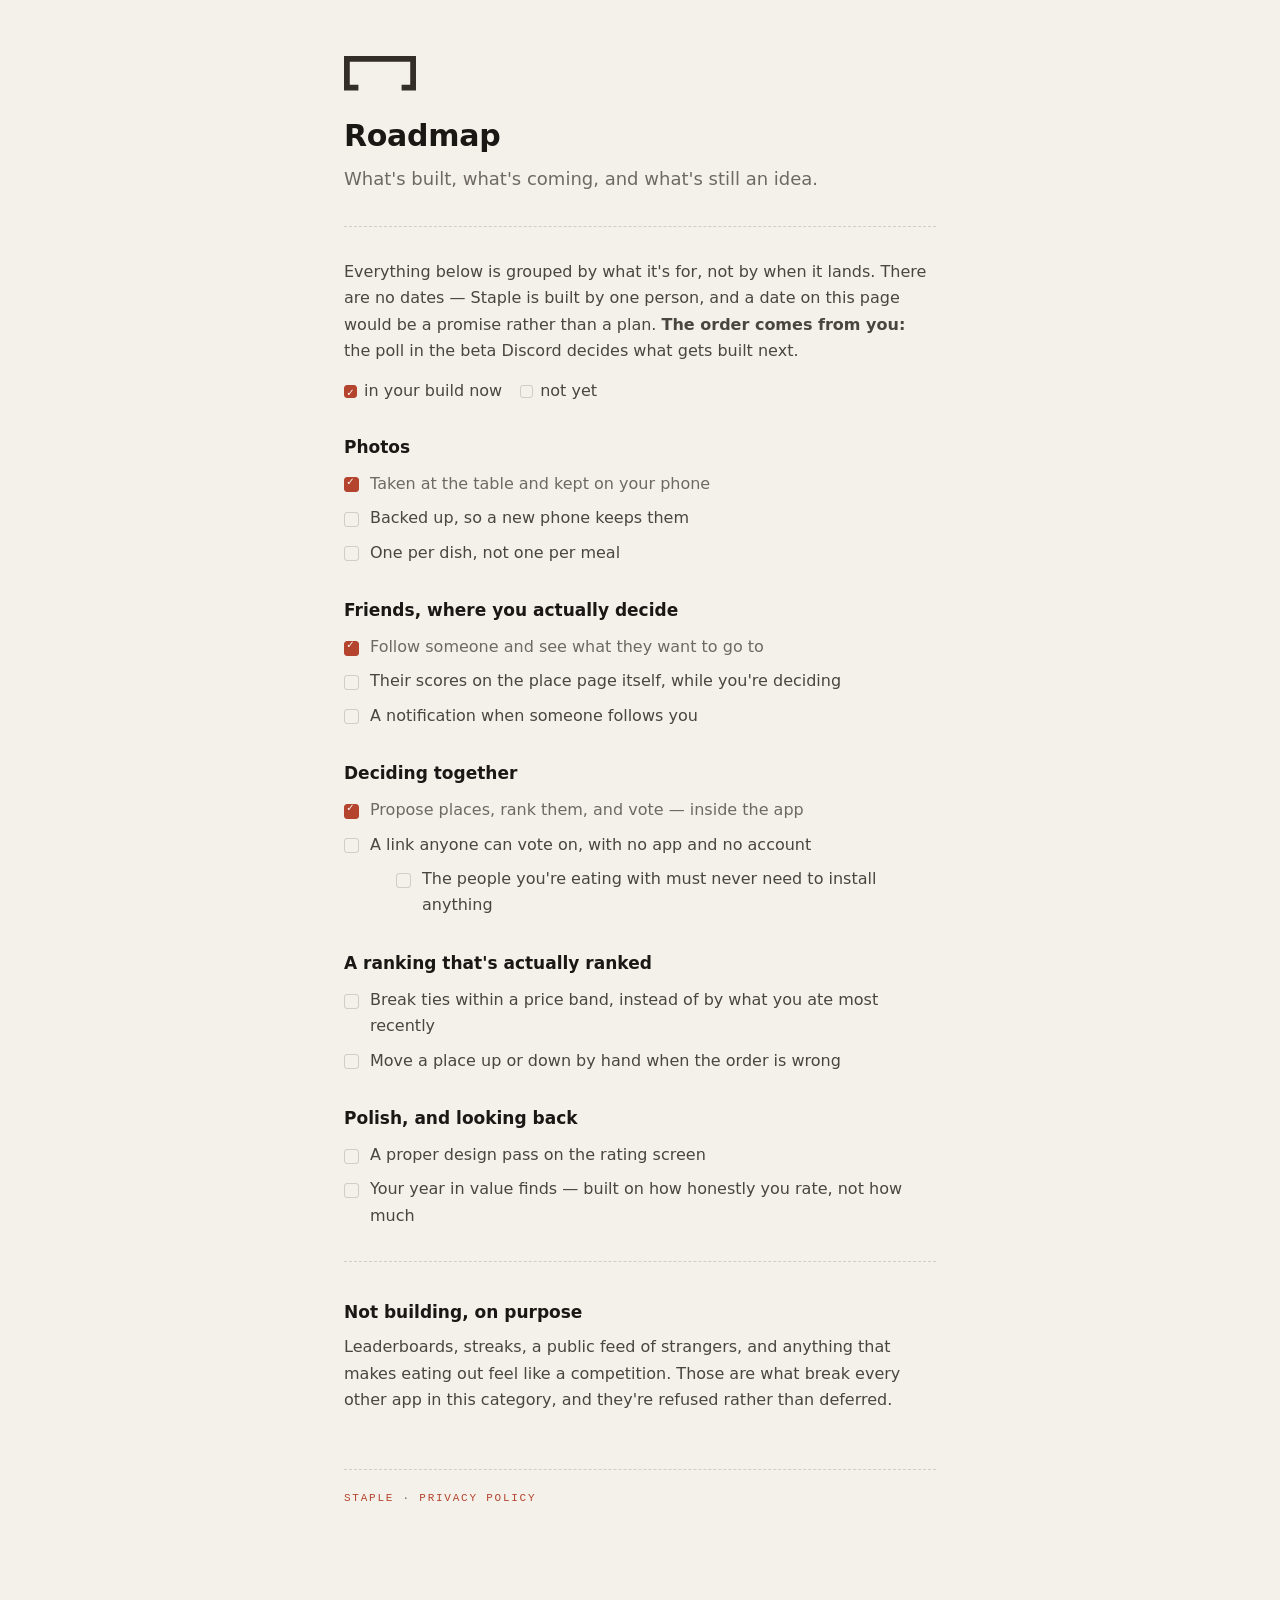
==== roadmap.html @ 1a1c2f68 "Add a roadmap page Grouped by what each thing is for rather than by when it lands, with no dates: St" ====
<!doctype html>
<html lang="en">
<head>
<meta charset="utf-8">
<meta name="viewport" content="width=device-width, initial-scale=1">
<title>Staple — Roadmap</title>
<link rel="stylesheet" href="style.css">
<style>
  .legend { display:flex; gap:18px; margin:0 0 28px; }
  .legend span { display:inline-flex; align-items:center; gap:7px; }
  .box { display:inline-block; width:13px; height:13px; border:1px solid var(--rule);
    border-radius:3px; position:relative; flex:0 0 auto; }
  .box.on { border-color:var(--accent); background:var(--accent); }
  .box.on::after { content:"✓"; position:absolute; inset:0; color:var(--card);
    font:700 10px/13px -apple-system,system-ui,sans-serif; text-align:center; }
  .group { margin:0 0 30px; }
  .group > h2 { margin:0 0 10px; }
  ul.task, ul.task ul { list-style:none; margin:0; padding:0; }
  ul.task ul { padding-left:26px; margin-top:8px; }
  ul.task li { position:relative; padding-left:26px; margin:0 0 8px; max-width:62ch; }
  ul.task li::before { content:""; position:absolute; left:0; top:.42em; width:13px;
    height:13px; border:1px solid var(--rule); border-radius:3px; }
  ul.task li.done::before { border-color:var(--accent); background:var(--accent); }
  ul.task li.done::after { content:"✓"; position:absolute; left:0; top:.42em; width:13px;
    color:var(--card); font:700 10px/13px -apple-system,system-ui,sans-serif; text-align:center; }
  ul.task li.done { color:var(--muted); }
</style>
</head>
<body>
<main>
  <svg class="mark" viewBox="0 0 200 96" xmlns="http://www.w3.org/2000/svg" role="img" aria-label="Staple mark">
    <path d="M0 0H200V96H160V80H184V16H16V80H40V96H0Z" fill="currentColor"/>
  </svg>
  <h1>Roadmap</h1>
  <p class="tag">What's built, what's coming, and what's still an idea.</p>
  <hr>

  <p>Everything below is grouped by what it's for, not by when it lands. There
  are no dates — Staple is built by one person, and a date on this page would
  be a promise rather than a plan. <strong>The order comes from you:</strong>
  the poll in the beta Discord decides what gets built next.</p>

  <p class="legend">
    <span><i class="box on"></i> in your build now</span>
    <span><i class="box"></i> not yet</span>
  </p>

  <div class="group">
    <h2>Photos</h2>
    <ul class="task">
      <li class="done">Taken at the table and kept on your phone</li>
      <li>Backed up, so a new phone keeps them</li>
      <li>One per dish, not one per meal</li>
    </ul>
  </div>

  <div class="group">
    <h2>Friends, where you actually decide</h2>
    <ul class="task">
      <li class="done">Follow someone and see what they want to go to</li>
      <li>Their scores on the place page itself, while you're deciding</li>
      <li>A notification when someone follows you</li>
    </ul>
  </div>

  <div class="group">
    <h2>Deciding together</h2>
    <ul class="task">
      <li class="done">Propose places, rank them, and vote — inside the app</li>
      <li>A link anyone can vote on, with no app and no account
        <ul>
          <li>The people you're eating with must never need to install anything</li>
        </ul>
      </li>
    </ul>
  </div>

  <div class="group">
    <h2>A ranking that's actually ranked</h2>
    <ul class="task">
      <li>Break ties within a price band, instead of by what you ate most recently</li>
      <li>Move a place up or down by hand when the order is wrong</li>
    </ul>
  </div>

  <div class="group">
    <h2>Polish, and looking back</h2>
    <ul class="task">
      <li>A proper design pass on the rating screen</li>
      <li>Your year in value finds — built on how honestly you rate, not how much</li>
    </ul>
  </div>

  <hr>
  <h2>Not building, on purpose</h2>
  <p>Leaderboards, streaks, a public feed of strangers, and anything that makes
  eating out feel like a competition. Those are what break every other app in
  this category, and they're refused rather than deferred.</p>

  <footer>
    <p class="meta"><a href="index.html">Staple</a> · <a href="privacy.html">Privacy policy</a></p>
  </footer>
</main>
</body>
</html>
---- style.css ----
:root { --paper:#F4F1EA; --card:#FDFCF8; --ink:#1A1815; --ink-warm:#332E27;
  --muted:#6F6A61; --secondary:#4A463E; --accent:#B4442E; --rule:rgba(26,24,21,.16); }
@media (prefers-color-scheme: dark) {
  :root { --paper:#141310; --card:#1E1C18; --ink:#F2EEE4; --ink-warm:#F2EEE4;
    --muted:#9A948A; --secondary:#C9C2B4; --accent:#E0765C; --rule:rgba(242,238,228,.14); } }
* { box-sizing:border-box; }
body { margin:0; background:var(--paper); color:var(--secondary);
  font:16px/1.65 -apple-system,BlinkMacSystemFont,"Segoe UI",system-ui,sans-serif; }
main { max-width:640px; margin:0 auto; padding:56px 24px 88px; }
.mark { width:72px; height:auto; display:block; color:var(--ink-warm); }
h1 { color:var(--ink); font-size:30px; letter-spacing:-.01em; margin:20px 0 4px; }
h2 { color:var(--ink); font-size:17px; margin:36px 0 8px; }
p { margin:0 0 14px; max-width:62ch; }
.meta { font:500 11px/1.5 ui-monospace,"SF Mono",Menlo,monospace;
  text-transform:uppercase; letter-spacing:.16em; color:var(--muted); }
a { color:var(--accent); text-decoration:none; }
a:hover { text-decoration:underline; }
hr { border:0; border-top:1px dashed var(--rule); margin:32px 0; }
.tag { color:var(--muted); font-size:18px; margin-top:2px; }
footer { margin-top:56px; padding-top:20px; border-top:1px dashed var(--rule); }
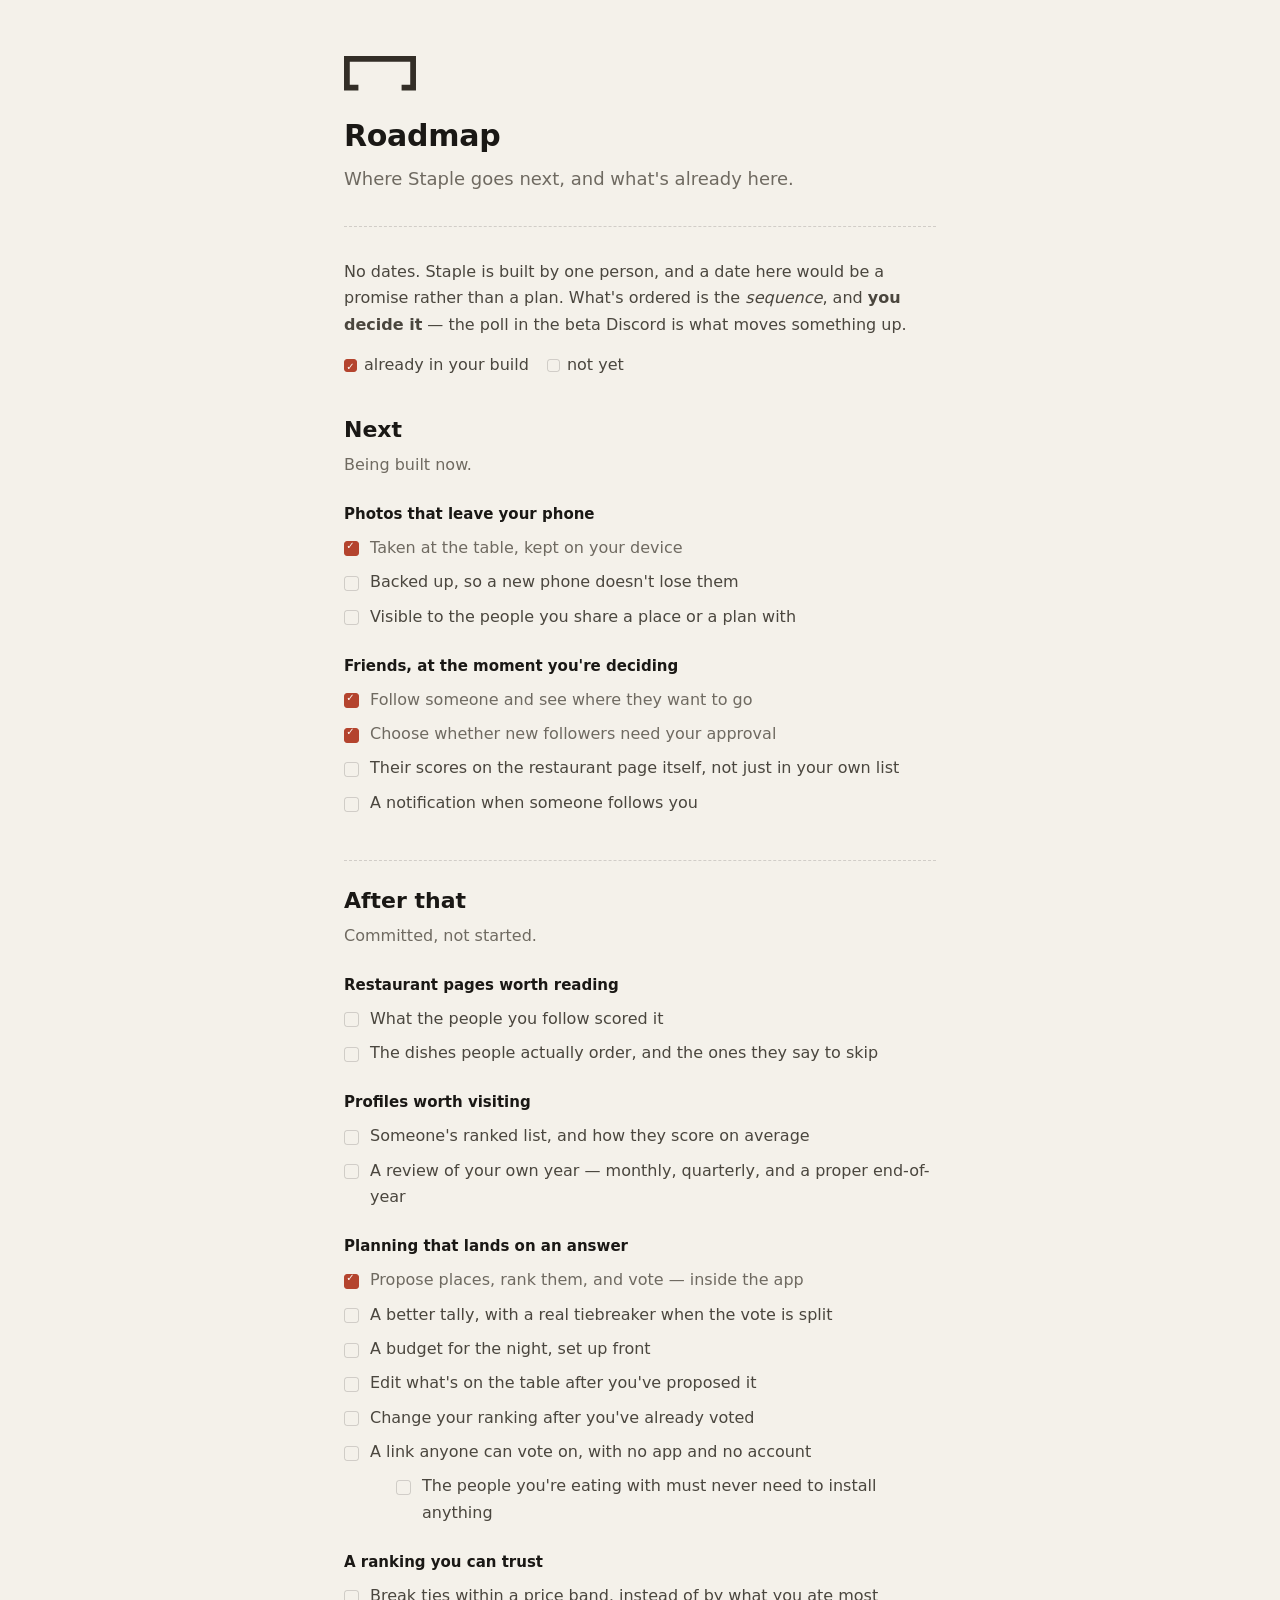
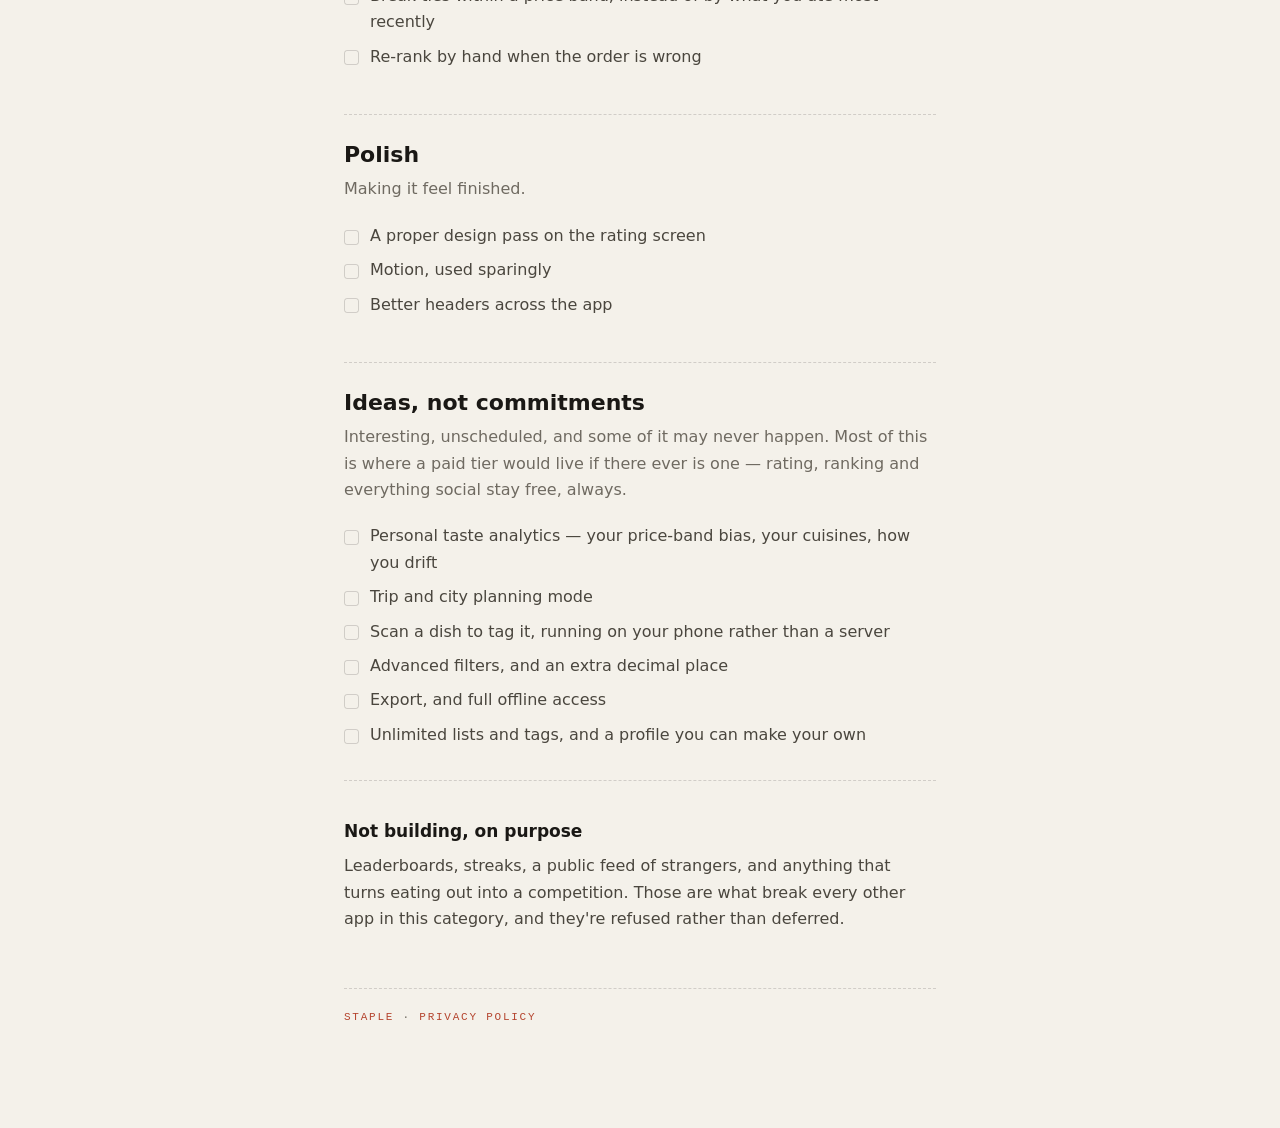
==== commit fb7589ae: "Reorganise the roadmap by horizon rather than by app area Grouping by where a thing lives in the app" ====
--- a/roadmap.html
+++ b/roadmap.html
@@ -6,15 +6,18 @@
 <title>Staple — Roadmap</title>
 <link rel="stylesheet" href="style.css">
 <style>
-  .legend { display:flex; gap:18px; margin:0 0 28px; }
+  .legend { display:flex; gap:18px; margin:0 0 8px; flex-wrap:wrap; }
   .legend span { display:inline-flex; align-items:center; gap:7px; }
   .box { display:inline-block; width:13px; height:13px; border:1px solid var(--rule);
     border-radius:3px; position:relative; flex:0 0 auto; }
   .box.on { border-color:var(--accent); background:var(--accent); }
   .box.on::after { content:"✓"; position:absolute; inset:0; color:var(--card);
     font:700 10px/13px -apple-system,system-ui,sans-serif; text-align:center; }
-  .group { margin:0 0 30px; }
-  .group > h2 { margin:0 0 10px; }
+  .horizon { margin:44px 0 6px; padding-top:22px; border-top:1px dashed var(--rule); }
+  .horizon:first-of-type { border-top:0; padding-top:0; margin-top:34px; }
+  .horizon h2 { margin:0 0 3px; font-size:22px; }
+  .horizon p { color:var(--muted); margin:0 0 20px; }
+  h3 { color:var(--ink); font-size:15px; margin:24px 0 8px; }
   ul.task, ul.task ul { list-style:none; margin:0; padding:0; }
   ul.task ul { padding-left:26px; margin-top:8px; }
   ul.task li { position:relative; padding-left:26px; margin:0 0 8px; max-width:62ch; }
@@ -24,6 +27,8 @@
   ul.task li.done::after { content:"✓"; position:absolute; left:0; top:.42em; width:13px;
     color:var(--card); font:700 10px/13px -apple-system,system-ui,sans-serif; text-align:center; }
   ul.task li.done { color:var(--muted); }
+  .ideas { color:var(--secondary); }
+  .ideas li { margin-bottom:6px; }
 </style>
 </head>
 <body>
@@ -32,70 +37,106 @@
     <path d="M0 0H200V96H160V80H184V16H16V80H40V96H0Z" fill="currentColor"/>
   </svg>
   <h1>Roadmap</h1>
-  <p class="tag">What's built, what's coming, and what's still an idea.</p>
+  <p class="tag">Where Staple goes next, and what's already here.</p>
   <hr>
 
-  <p>Everything below is grouped by what it's for, not by when it lands. There
-  are no dates — Staple is built by one person, and a date on this page would
-  be a promise rather than a plan. <strong>The order comes from you:</strong>
-  the poll in the beta Discord decides what gets built next.</p>
+  <p>No dates. Staple is built by one person, and a date here would be a promise
+  rather than a plan. What's ordered is the <em>sequence</em>, and
+  <strong>you decide it</strong> — the poll in the beta Discord is what moves
+  something up.</p>
 
   <p class="legend">
-    <span><i class="box on"></i> in your build now</span>
+    <span><i class="box on"></i> already in your build</span>
     <span><i class="box"></i> not yet</span>
   </p>
 
-  <div class="group">
-    <h2>Photos</h2>
+  <section class="horizon">
+    <h2>Next</h2>
+    <p>Being built now.</p>
+
+    <h3>Photos that leave your phone</h3>
     <ul class="task">
-      <li class="done">Taken at the table and kept on your phone</li>
-      <li>Backed up, so a new phone keeps them</li>
-      <li>One per dish, not one per meal</li>
+      <li class="done">Taken at the table, kept on your device</li>
+      <li>Backed up, so a new phone doesn't lose them</li>
+      <li>Visible to the people you share a place or a plan with</li>
     </ul>
-  </div>
 
-  <div class="group">
-    <h2>Friends, where you actually decide</h2>
+    <h3>Friends, at the moment you're deciding</h3>
     <ul class="task">
-      <li class="done">Follow someone and see what they want to go to</li>
-      <li>Their scores on the place page itself, while you're deciding</li>
+      <li class="done">Follow someone and see where they want to go</li>
+      <li class="done">Choose whether new followers need your approval</li>
+      <li>Their scores on the restaurant page itself, not just in your own list</li>
       <li>A notification when someone follows you</li>
     </ul>
-  </div>
+  </section>
 
-  <div class="group">
-    <h2>Deciding together</h2>
+  <section class="horizon">
+    <h2>After that</h2>
+    <p>Committed, not started.</p>
+
+    <h3>Restaurant pages worth reading</h3>
+    <ul class="task">
+      <li>What the people you follow scored it</li>
+      <li>The dishes people actually order, and the ones they say to skip</li>
+    </ul>
+
+    <h3>Profiles worth visiting</h3>
+    <ul class="task">
+      <li>Someone's ranked list, and how they score on average</li>
+      <li>A review of your own year — monthly, quarterly, and a proper end-of-year</li>
+    </ul>
+
+    <h3>Planning that lands on an answer</h3>
     <ul class="task">
       <li class="done">Propose places, rank them, and vote — inside the app</li>
+      <li>A better tally, with a real tiebreaker when the vote is split</li>
+      <li>A budget for the night, set up front</li>
+      <li>Edit what's on the table after you've proposed it</li>
+      <li>Change your ranking after you've already voted</li>
       <li>A link anyone can vote on, with no app and no account
         <ul>
           <li>The people you're eating with must never need to install anything</li>
         </ul>
       </li>
     </ul>
-  </div>
 
-  <div class="group">
-    <h2>A ranking that's actually ranked</h2>
+    <h3>A ranking you can trust</h3>
     <ul class="task">
       <li>Break ties within a price band, instead of by what you ate most recently</li>
-      <li>Move a place up or down by hand when the order is wrong</li>
+      <li>Re-rank by hand when the order is wrong</li>
     </ul>
-  </div>
+  </section>
 
-  <div class="group">
-    <h2>Polish, and looking back</h2>
+  <section class="horizon">
+    <h2>Polish</h2>
+    <p>Making it feel finished.</p>
     <ul class="task">
       <li>A proper design pass on the rating screen</li>
-      <li>Your year in value finds — built on how honestly you rate, not how much</li>
+      <li>Motion, used sparingly</li>
+      <li>Better headers across the app</li>
     </ul>
-  </div>
+  </section>
+
+  <section class="horizon">
+    <h2>Ideas, not commitments</h2>
+    <p>Interesting, unscheduled, and some of it may never happen. Most of this
+    is where a paid tier would live if there ever is one — rating, ranking and
+    everything social stay free, always.</p>
+    <ul class="task ideas">
+      <li>Personal taste analytics — your price-band bias, your cuisines, how you drift</li>
+      <li>Trip and city planning mode</li>
+      <li>Scan a dish to tag it, running on your phone rather than a server</li>
+      <li>Advanced filters, and an extra decimal place</li>
+      <li>Export, and full offline access</li>
+      <li>Unlimited lists and tags, and a profile you can make your own</li>
+    </ul>
+  </section>
 
   <hr>
   <h2>Not building, on purpose</h2>
-  <p>Leaderboards, streaks, a public feed of strangers, and anything that makes
-  eating out feel like a competition. Those are what break every other app in
-  this category, and they're refused rather than deferred.</p>
+  <p>Leaderboards, streaks, a public feed of strangers, and anything that turns
+  eating out into a competition. Those are what break every other app in this
+  category, and they're refused rather than deferred.</p>
 
   <footer>
     <p class="meta"><a href="index.html">Staple</a> · <a href="privacy.html">Privacy policy</a></p>
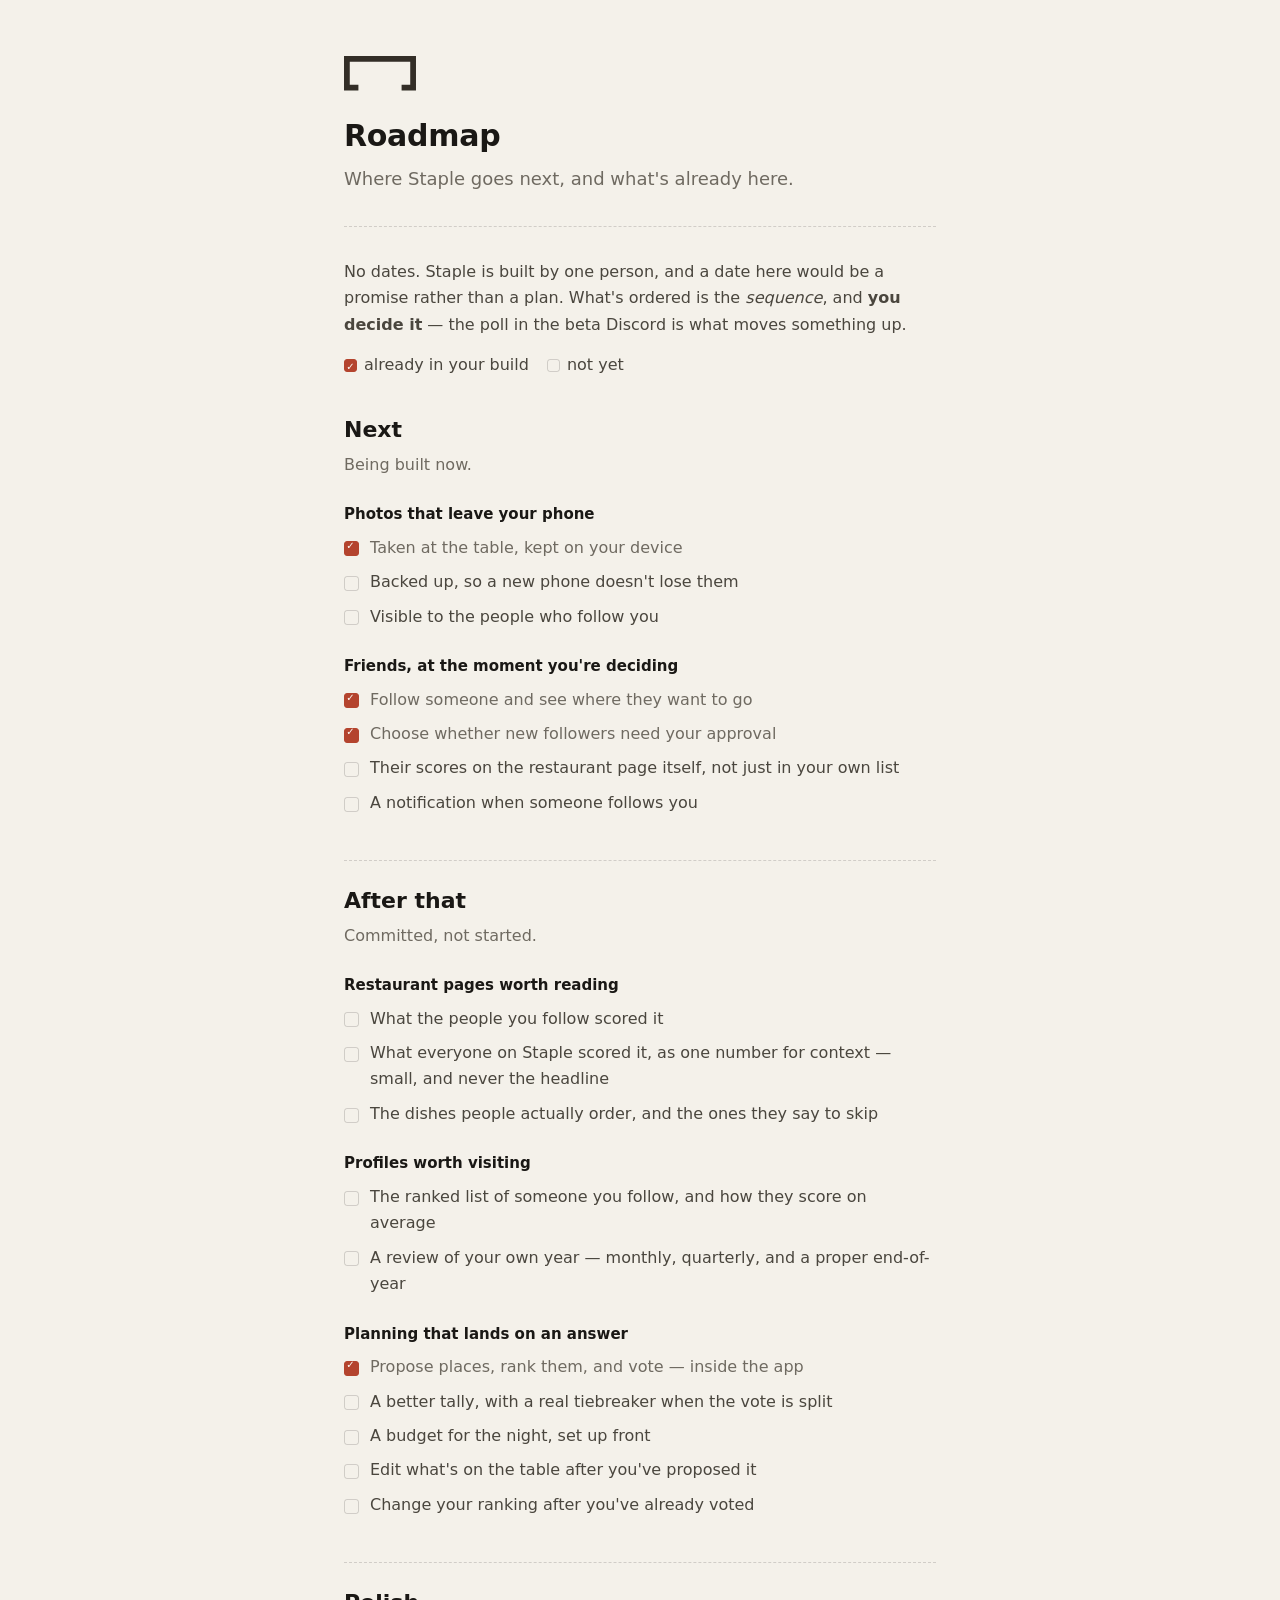
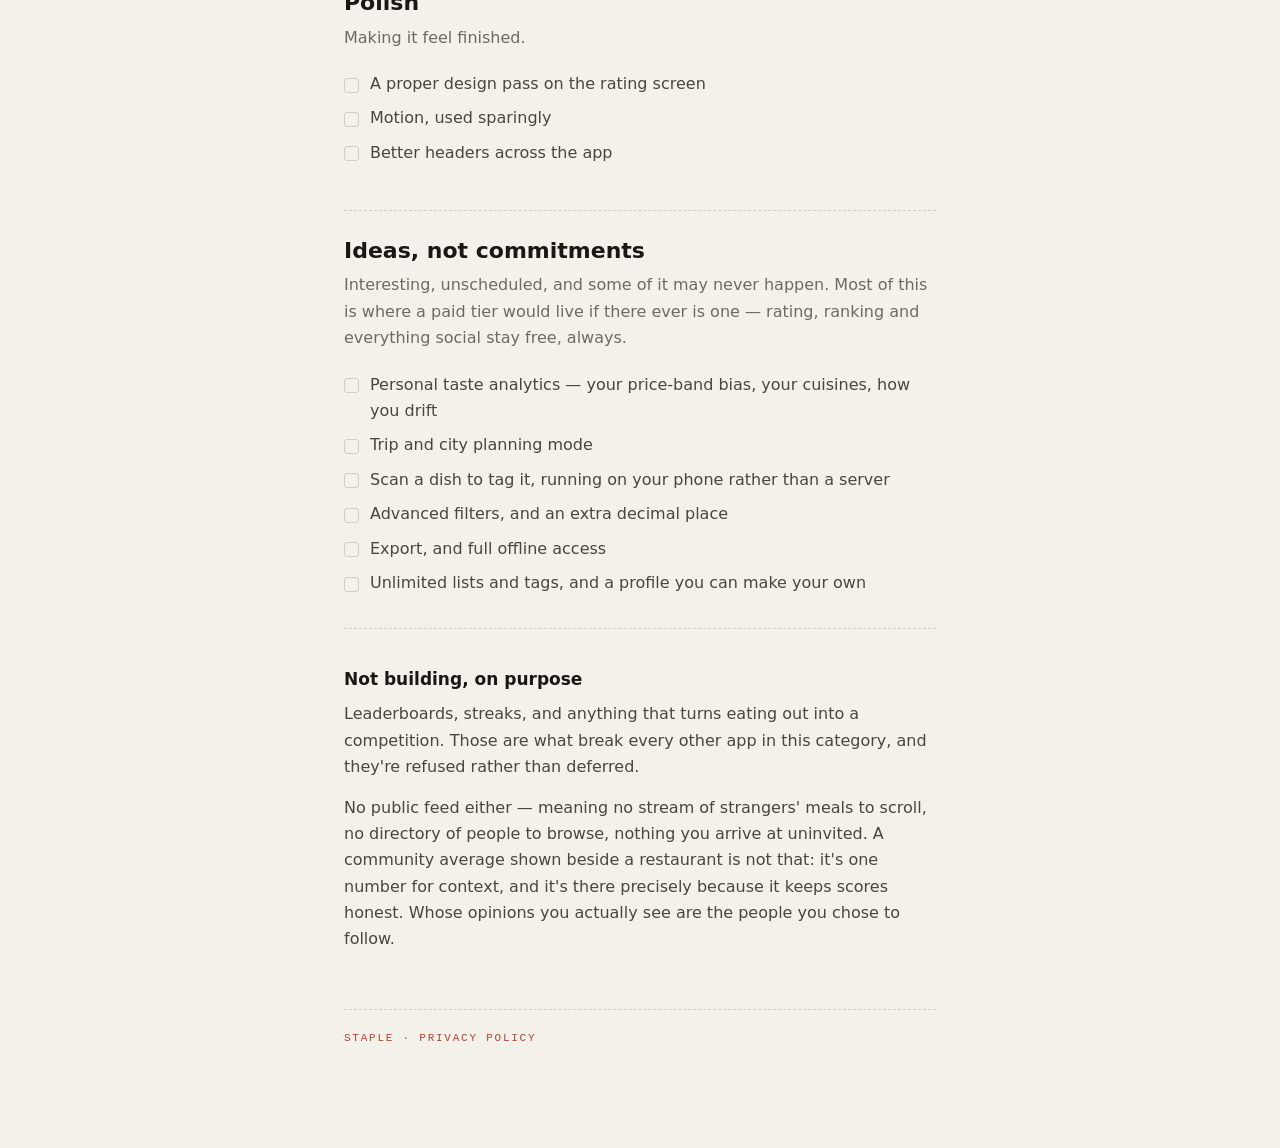
==== commit 8434d86f: "Scope profiles to people you follow; state the feed distinction An unscoped "someone's ranked list" " ====
--- a/roadmap.html
+++ b/roadmap.html
@@ -58,7 +58,7 @@
     <ul class="task">
       <li class="done">Taken at the table, kept on your device</li>
       <li>Backed up, so a new phone doesn't lose them</li>
-      <li>Visible to the people you share a place or a plan with</li>
+      <li>Visible to the people who follow you</li>
     </ul>
 
     <h3>Friends, at the moment you're deciding</h3>
@@ -77,12 +77,14 @@
     <h3>Restaurant pages worth reading</h3>
     <ul class="task">
       <li>What the people you follow scored it</li>
+      <li>What everyone on Staple scored it, as one number for context — small,
+          and never the headline</li>
       <li>The dishes people actually order, and the ones they say to skip</li>
     </ul>
 
     <h3>Profiles worth visiting</h3>
     <ul class="task">
-      <li>Someone's ranked list, and how they score on average</li>
+      <li>The ranked list of someone you follow, and how they score on average</li>
       <li>A review of your own year — monthly, quarterly, and a proper end-of-year</li>
     </ul>
 
@@ -93,18 +95,8 @@
       <li>A budget for the night, set up front</li>
       <li>Edit what's on the table after you've proposed it</li>
       <li>Change your ranking after you've already voted</li>
-      <li>A link anyone can vote on, with no app and no account
-        <ul>
-          <li>The people you're eating with must never need to install anything</li>
-        </ul>
-      </li>
     </ul>
 
-    <h3>A ranking you can trust</h3>
-    <ul class="task">
-      <li>Break ties within a price band, instead of by what you ate most recently</li>
-      <li>Re-rank by hand when the order is wrong</li>
-    </ul>
   </section>
 
   <section class="horizon">
@@ -134,9 +126,14 @@
 
   <hr>
   <h2>Not building, on purpose</h2>
-  <p>Leaderboards, streaks, a public feed of strangers, and anything that turns
-  eating out into a competition. Those are what break every other app in this
-  category, and they're refused rather than deferred.</p>
+  <p>Leaderboards, streaks, and anything that turns eating out into a
+  competition. Those are what break every other app in this category, and
+  they're refused rather than deferred.</p>
+  <p>No public feed either — meaning no stream of strangers' meals to scroll,
+  no directory of people to browse, nothing you arrive at uninvited. A
+  community average shown beside a restaurant is not that: it's one number for
+  context, and it's there precisely because it keeps scores honest. Whose
+  opinions you actually see are the people you chose to follow.</p>
 
   <footer>
     <p class="meta"><a href="index.html">Staple</a> · <a href="privacy.html">Privacy policy</a></p>
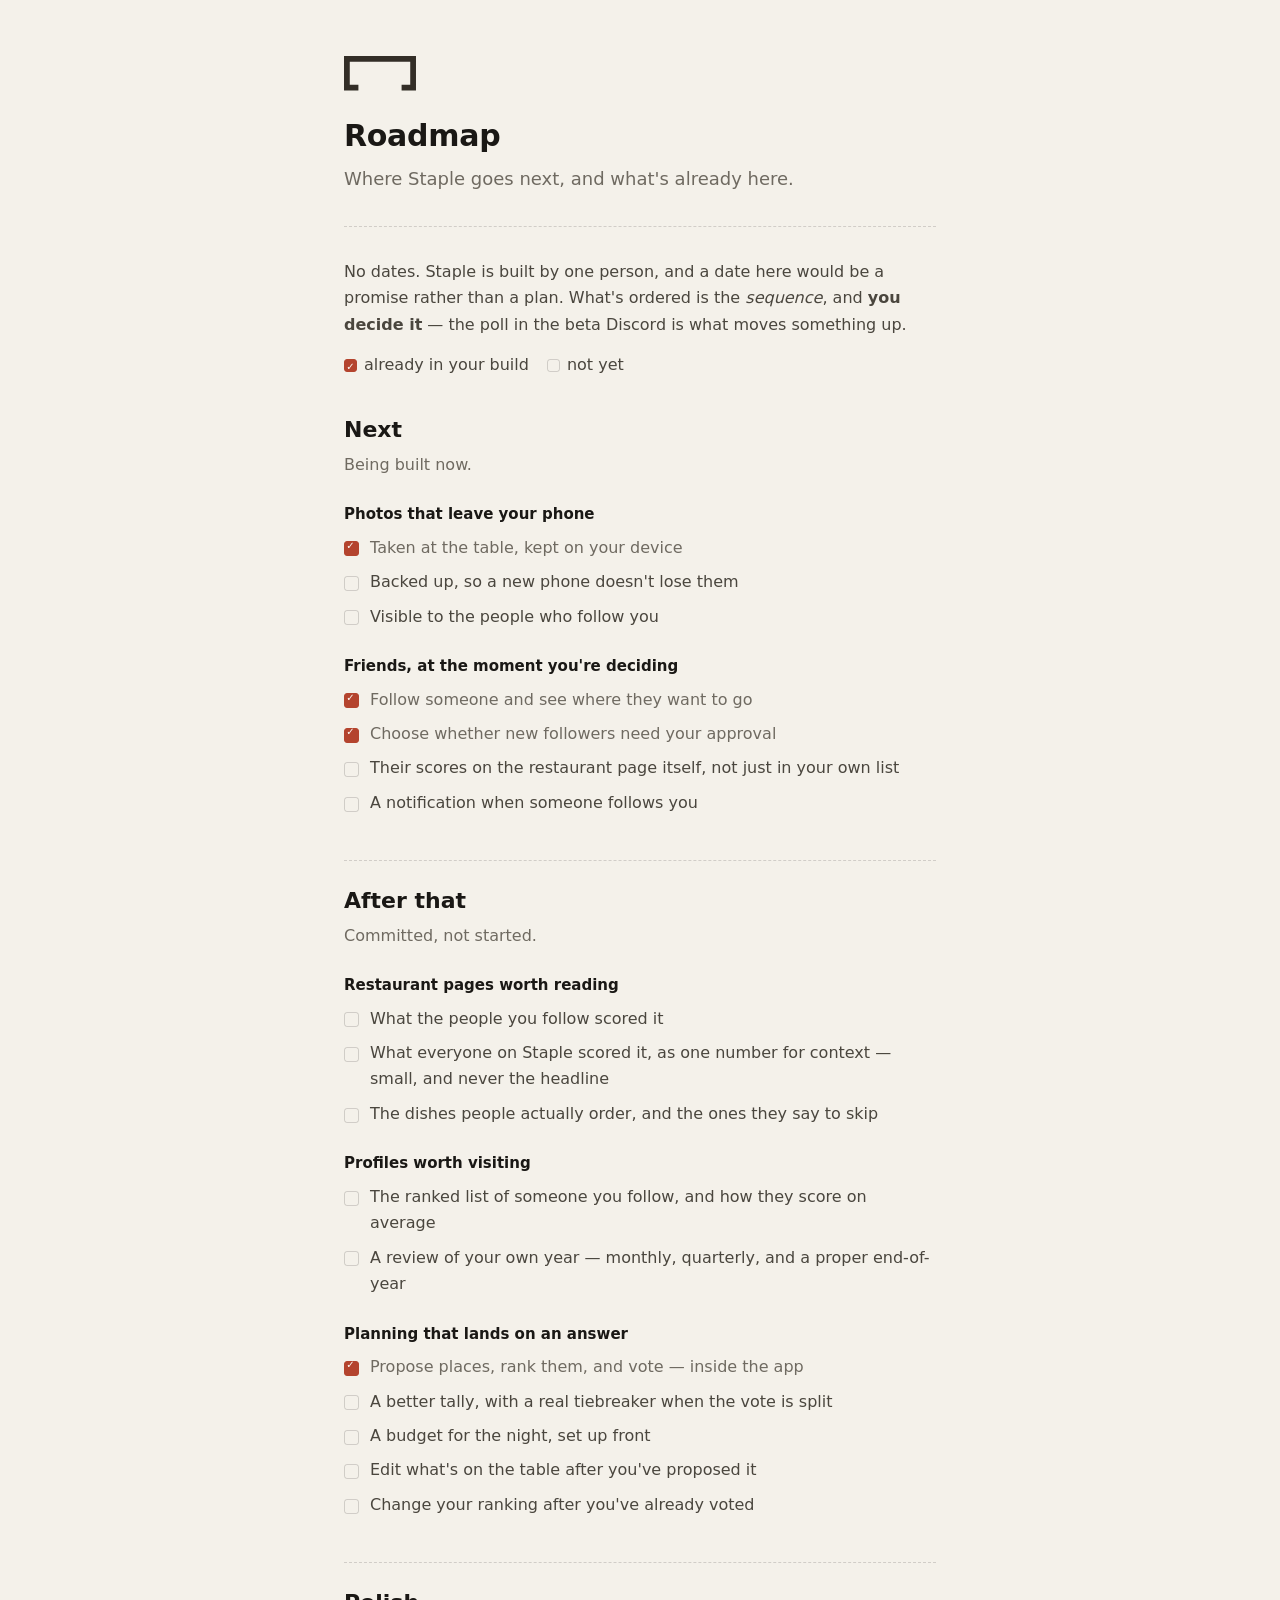
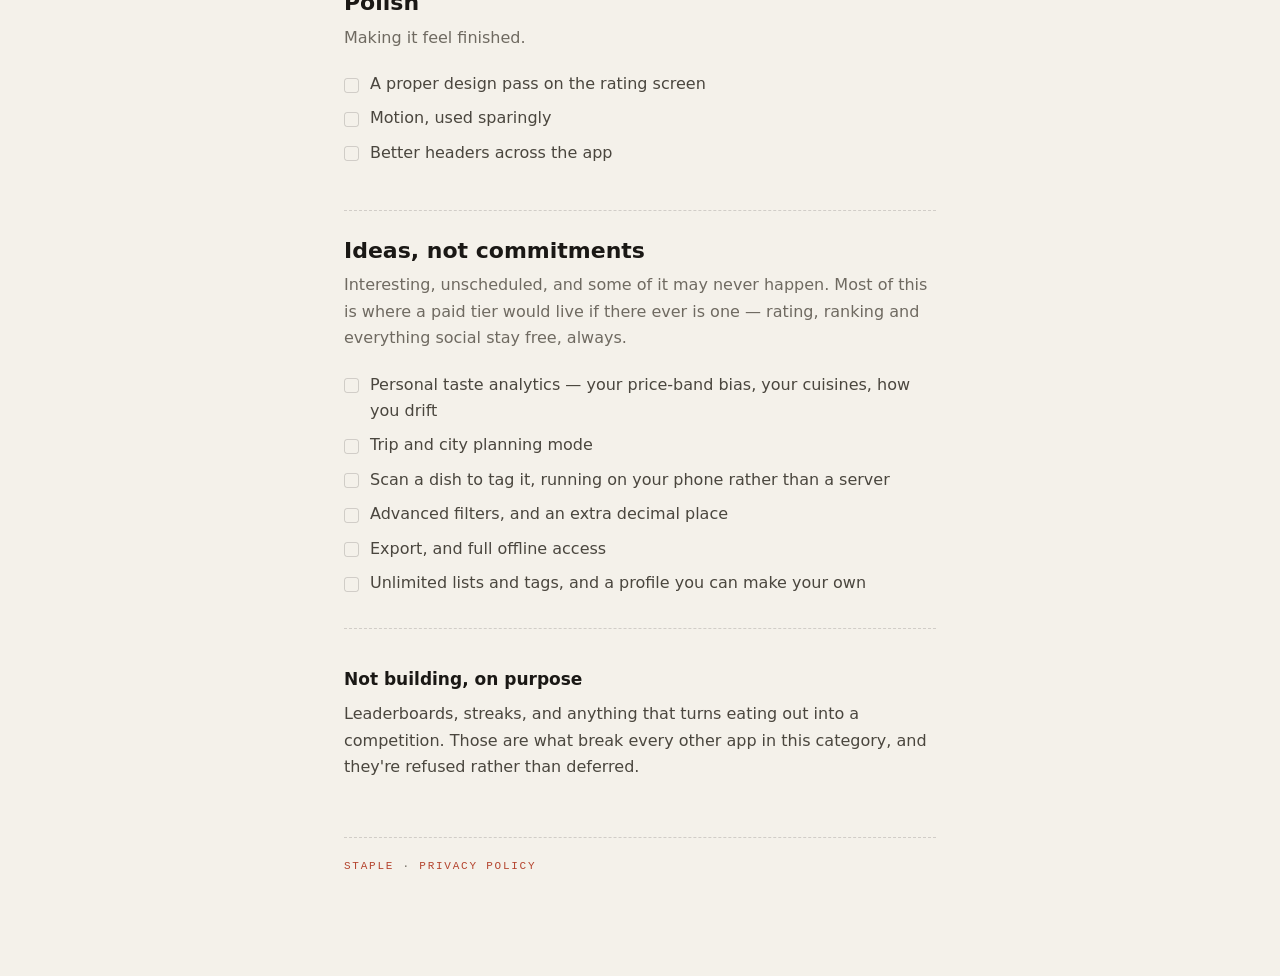
==== commit 1811179e: "Drop the public-feed paragraph from the roadmap Co-Authored-By: Claude Opus 5 <noreply@anthropic.com" ====
--- a/roadmap.html
+++ b/roadmap.html
@@ -129,11 +129,6 @@
   <p>Leaderboards, streaks, and anything that turns eating out into a
   competition. Those are what break every other app in this category, and
   they're refused rather than deferred.</p>
-  <p>No public feed either — meaning no stream of strangers' meals to scroll,
-  no directory of people to browse, nothing you arrive at uninvited. A
-  community average shown beside a restaurant is not that: it's one number for
-  context, and it's there precisely because it keeps scores honest. Whose
-  opinions you actually see are the people you chose to follow.</p>
 
   <footer>
     <p class="meta"><a href="index.html">Staple</a> · <a href="privacy.html">Privacy policy</a></p>
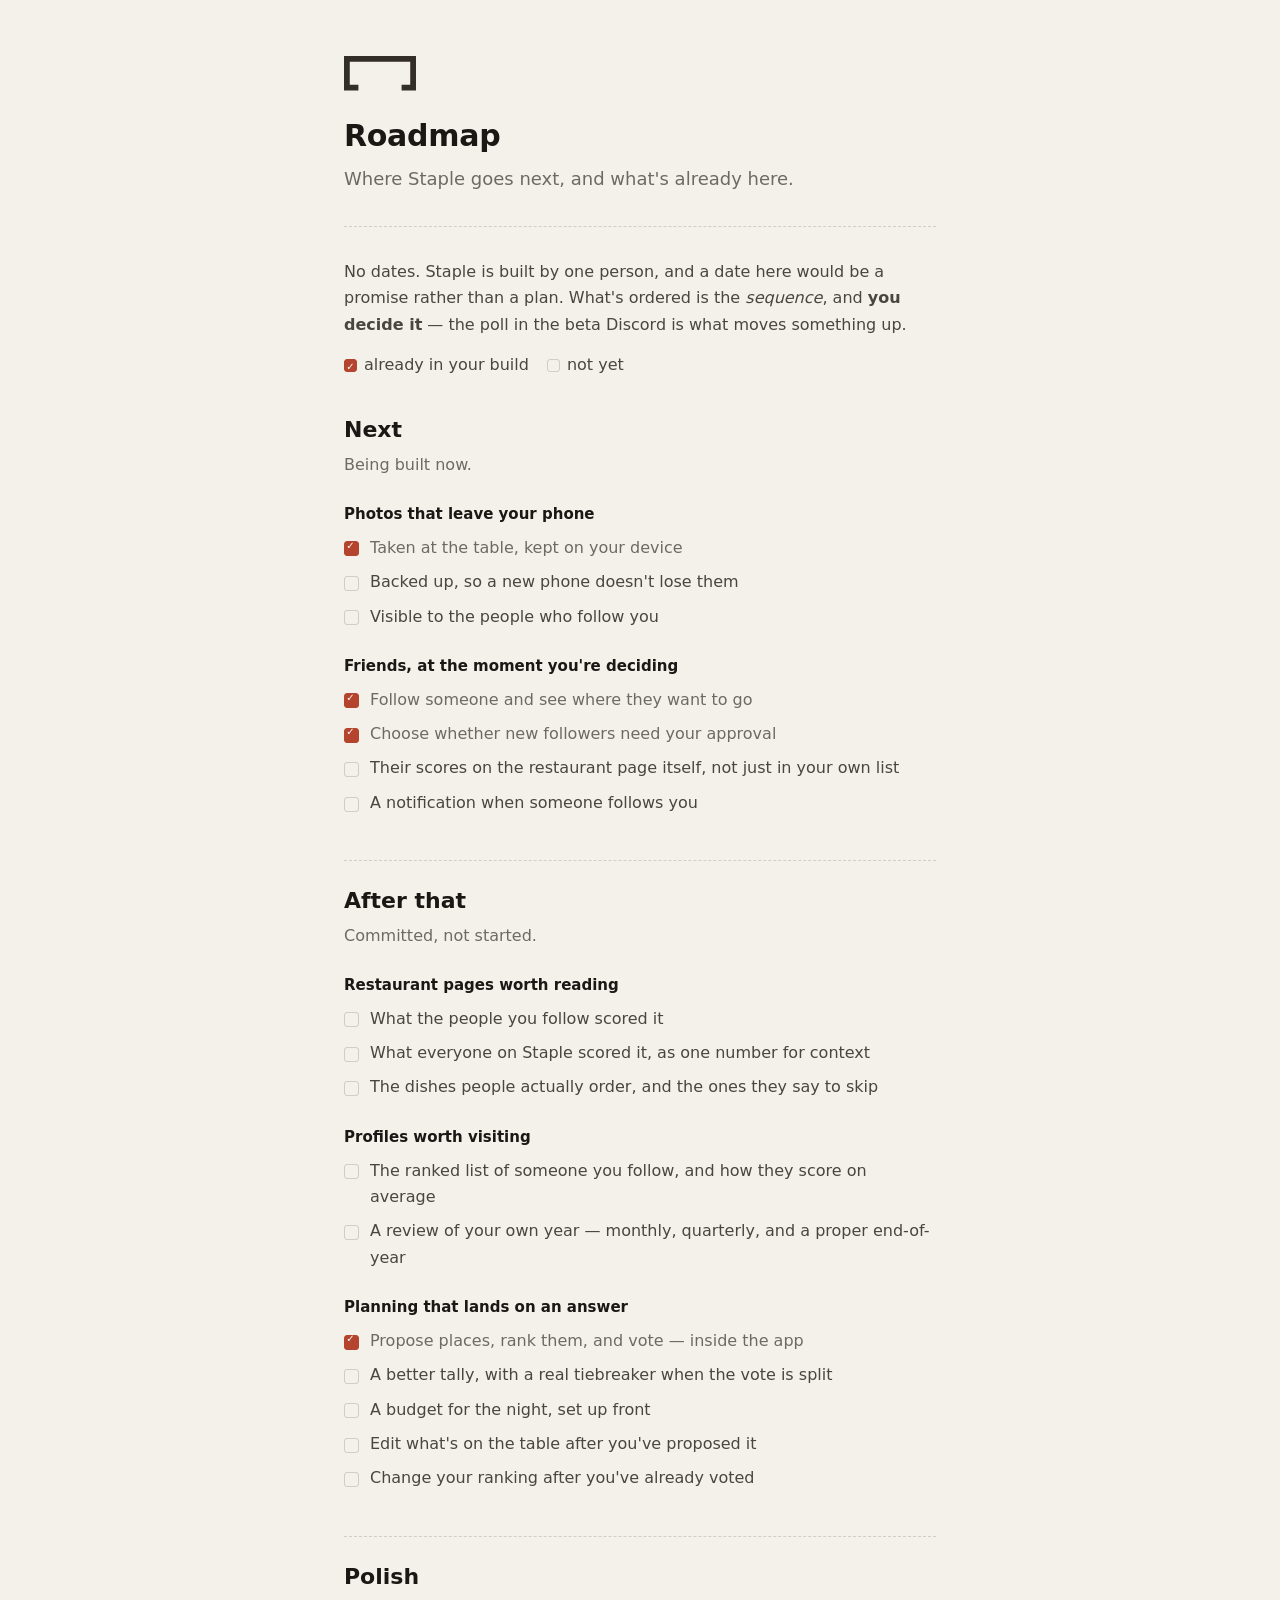
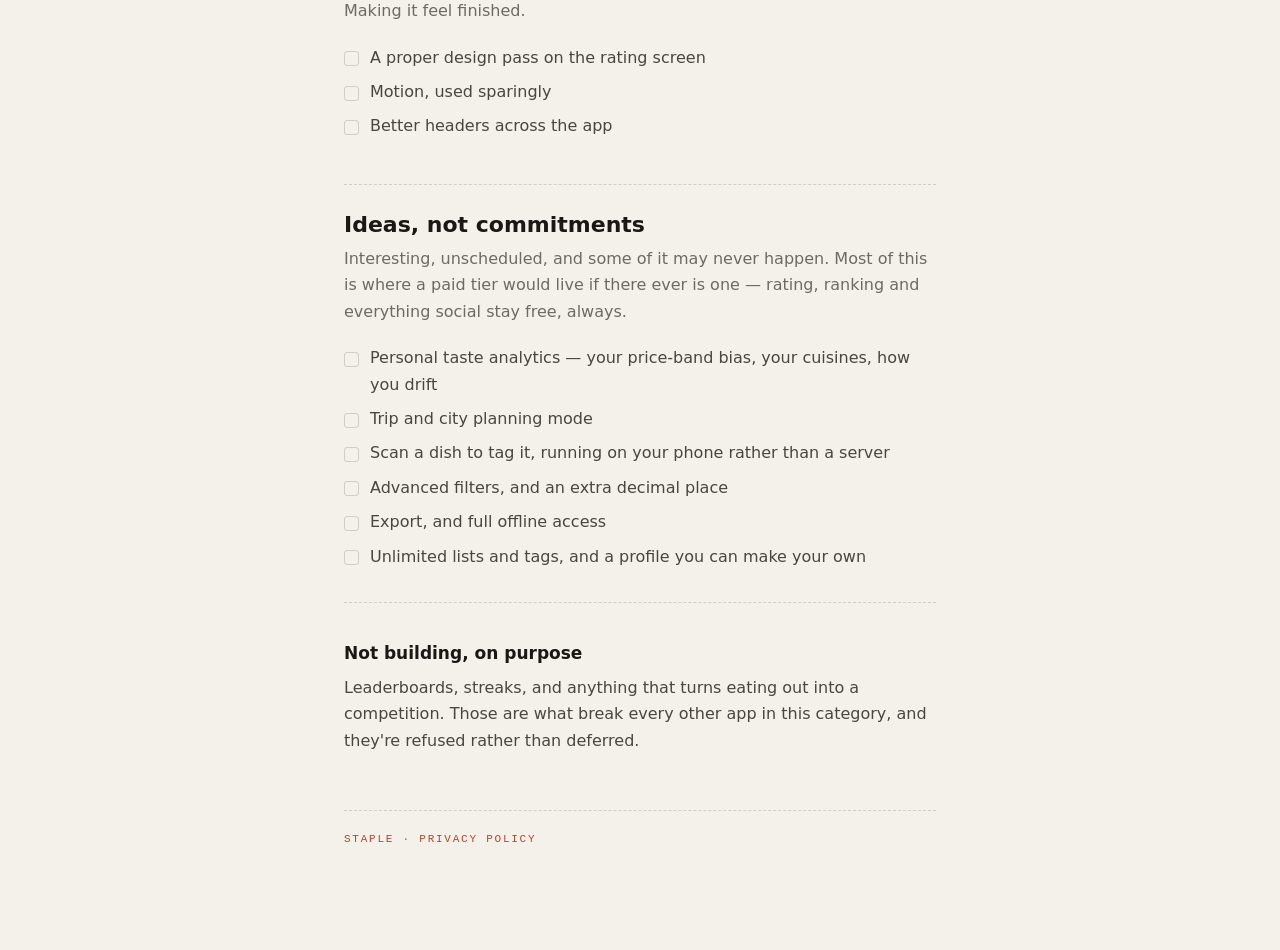
==== commit 5d3ddf87: "Trim the community-score line on the roadmap Co-Authored-By: Claude Opus 5 <noreply@anthropic.com>" ====
--- a/roadmap.html
+++ b/roadmap.html
@@ -77,8 +77,7 @@
     <h3>Restaurant pages worth reading</h3>
     <ul class="task">
       <li>What the people you follow scored it</li>
-      <li>What everyone on Staple scored it, as one number for context — small,
-          and never the headline</li>
+      <li>What everyone on Staple scored it, as one number for context</li>
       <li>The dishes people actually order, and the ones they say to skip</li>
     </ul>
 
